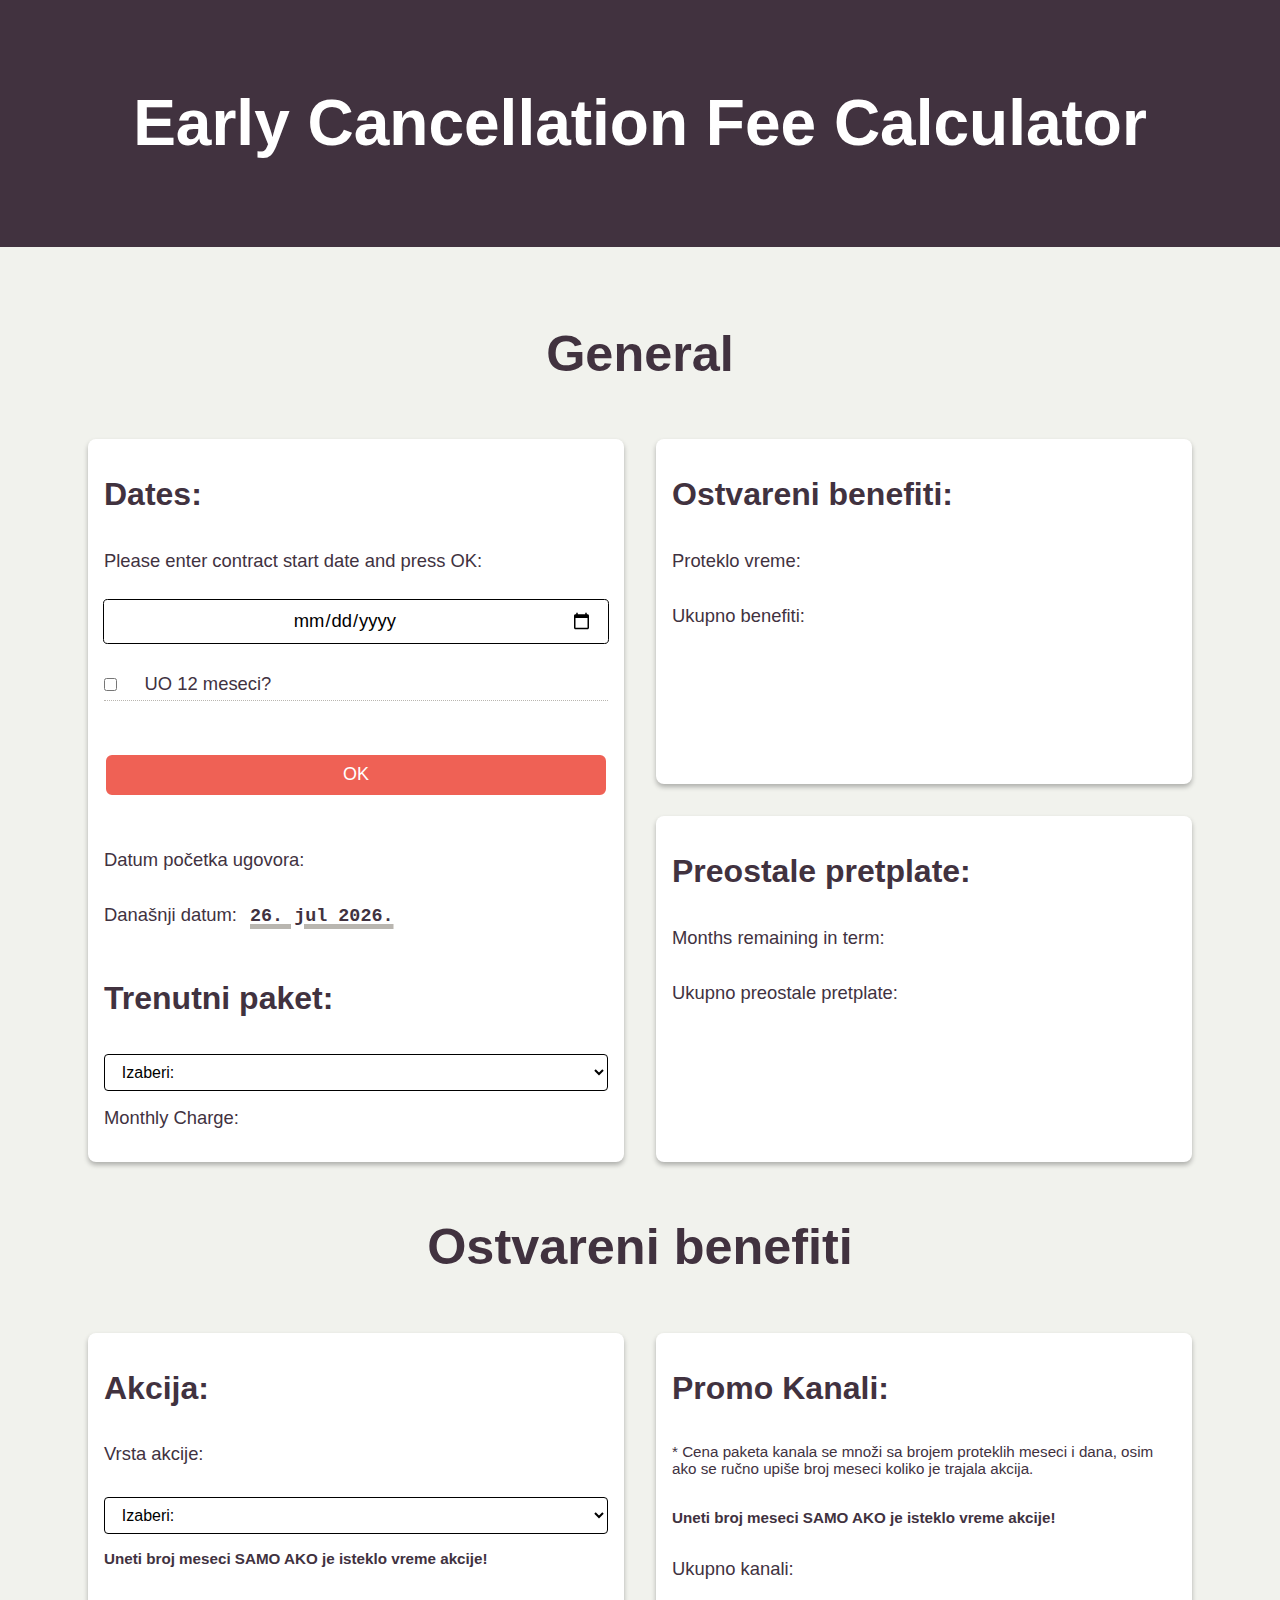
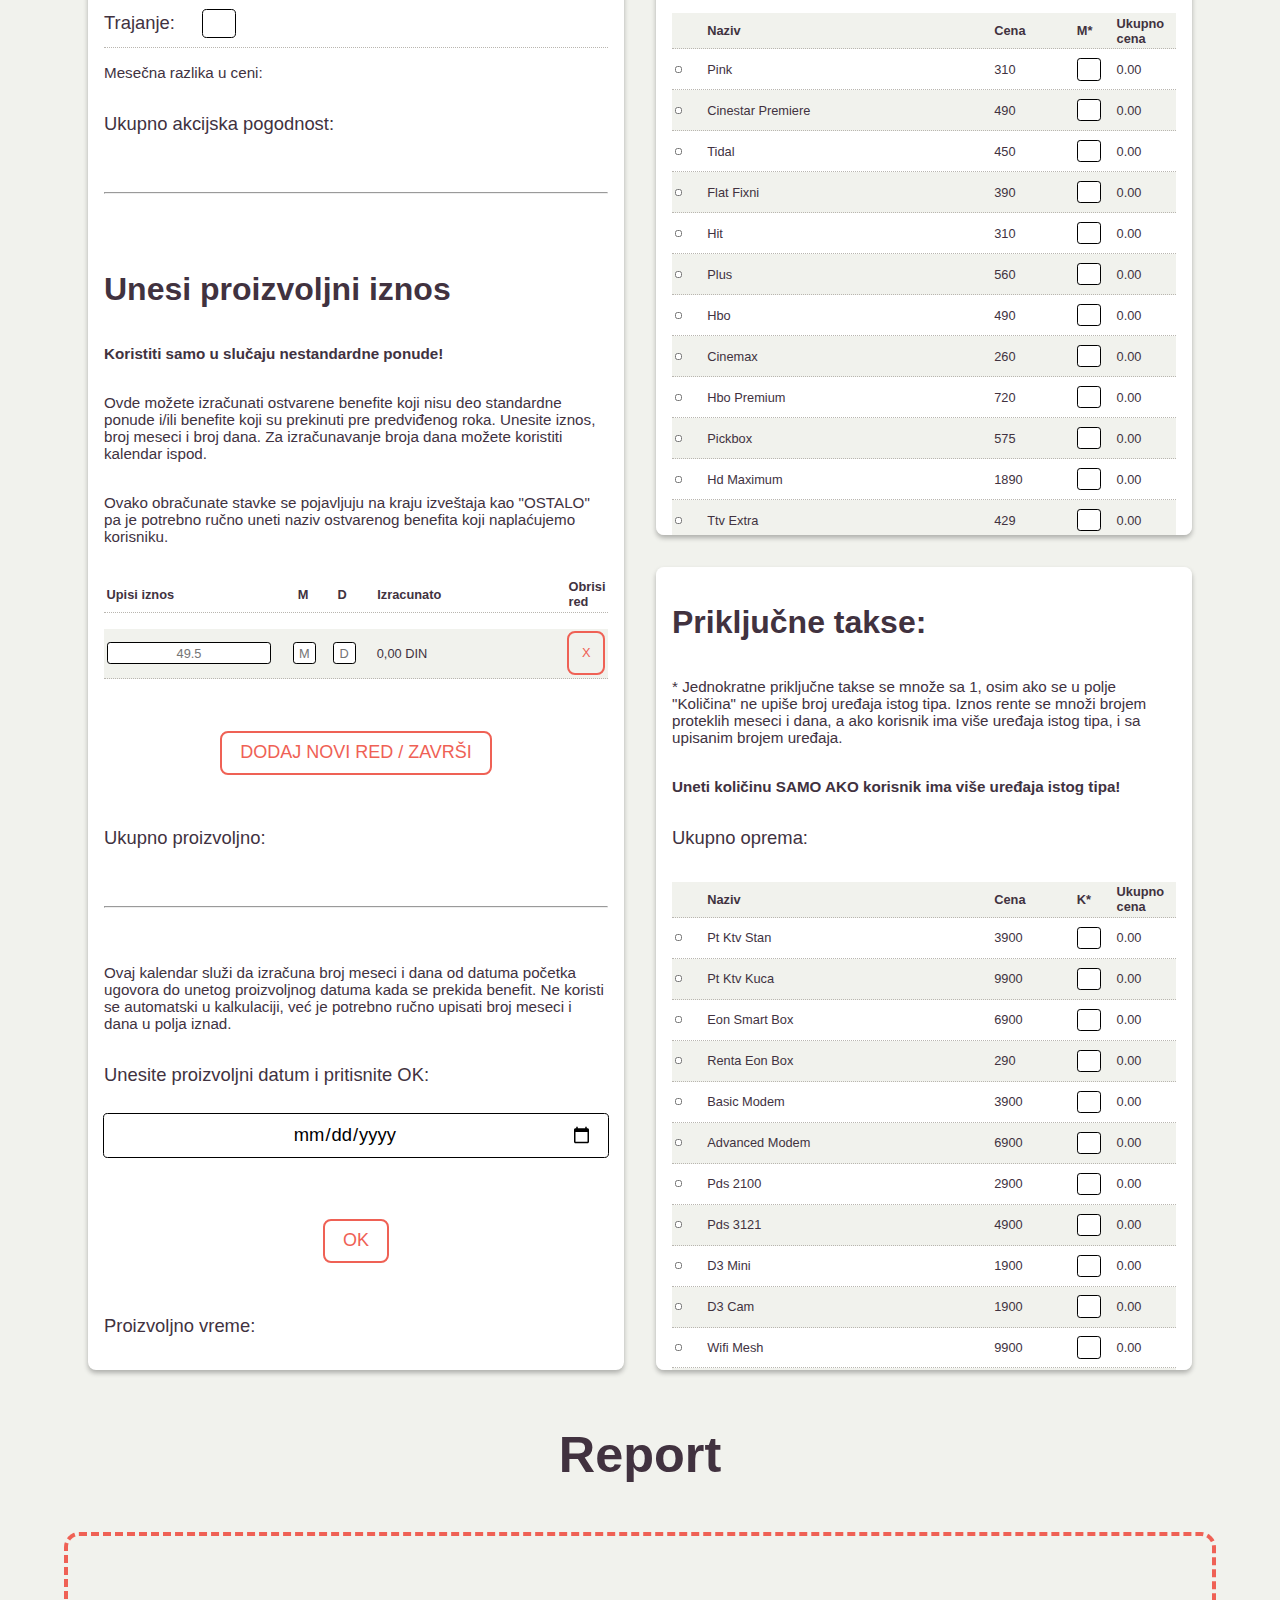
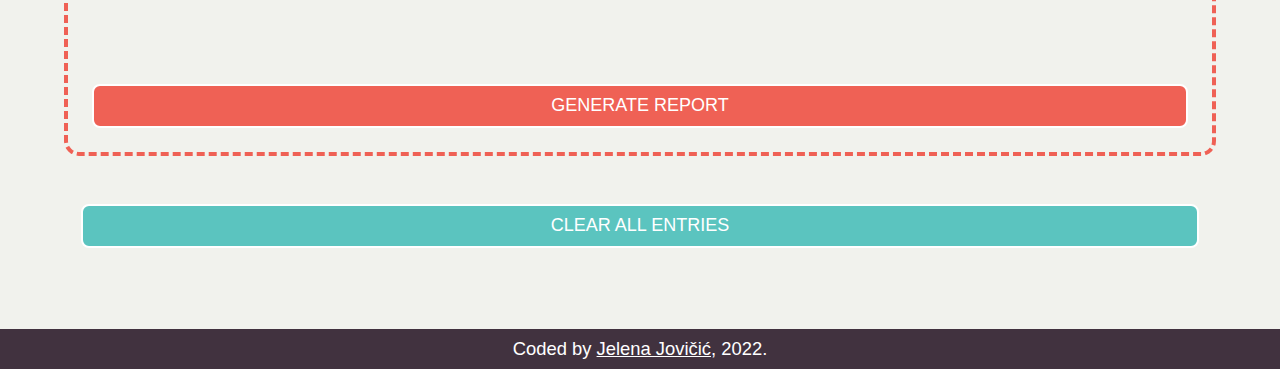
==== index_EN.html @ 0c2e61b0 "Start english translation" ====
<!DOCTYPE html>
<html lang="en">

<head>
    <meta charset="UTF-8">
    <meta http-equiv="X-UA-Compatible" content="IE=edge">
    <meta name="viewport" content="width=device-width, initial-scale=1.0">
    <link rel="stylesheet" href="assets/css/styles.css">
    <script src="assets/js/script.js" defer></script>
    <title>Early Cancellation Fee Calculator</title>
</head>

<body>
    <header>
        <h1>Early Cancellation Fee Calculator</h1>
    </header>

    <main>
        <form method="get">
            <section>
                <h2>General</h2>
                <div class="wrapper wrapper--card">
                    <div class="card card--wide">

                        <h3>Dates:</h3>
                        <label for="date-start-contract" class="wrapper--date">Please enter contract start date and press OK:
                            <input type="date" id="date-start-contract">
                        </label>
                        <label for="length" class="wrapper--label">
                            <input type="checkbox" id="length">
                            UO 12 meseci?
                        </label>
                        <button class="btn btn--date" type="button">OK</button>

                        <p>Datum početka ugovora: <span class="output" id="date-start"></span></p>
                        <p>Današnji datum: <span class="output" id="date-today"></span></p>

                        <h3>Trenutni paket:</h3>
                        <select name="rate-plan" id="rp-current">
                            <option value="" selected disabled>Izaberi:</option>
                        </select>
                        <p>Monthly Charge: <span class="output" id="rp-price"></span></p>
                    </div>

                    <div class="card">
                        <h3>Ostvareni benefiti:</h3>
                        <p>Proteklo vreme: <span class="output" id="time-passed"></span></p>
                        <p>Ukupno benefiti: <span class="output" id="total-benefits"></span></p>
                    </div>

                    <div class="card">
                        <h3>Preostale pretplate:</h3>
                        <p>Months remaining in term: <span class="output" id="time-left"></span></p>
                        <p>Ukupno preostale pretplate: <span class="output" id="total-left"></span></p>
                    </div>

                </div>
            </section>

            <section>
                <h2>Ostvareni benefiti</h2>
                <div class="wrapper wrapper--card">

                    <div class="card card--wide">
                        <h3>Akcija:</h3>
                        <p>Vrsta akcije:</p>

                        <select name="reduction-type" id="reduction-type">
                            <option value="" selected disabled>Izaberi:</option>
                            <option value="one">1 dinar</option>
                            <option value="prev">Stara cena</option>
                            <option value="percent">Procenat</option>
                            <option value="ammount">Iznos</option>
                            <option value="none">Nema akciju</option>
                        </select>

                        <select name="previous-rate-plan" id="rp-prev">
                            <option value="" selected disabled>Izaberi stari paket:</option>
                        </select>

                        <div id="reduction-percent">
                            <p>Procenat:</p>
                            <div class="wrapper">
                                <label for="5" class="wrapper--label">
                                    <input type="radio" id="5" name="reduction-percent" value="0.05">
                                    5 %</label>
                                <label for="10" class="wrapper--label">
                                    <input type="radio" id="10" name="reduction-percent" value="0.1">
                                    10 %</label>
                                <label for="15" class="wrapper--label">
                                    <input type="radio" id="15" name="reduction-percent" value="0.15">
                                    15 %</label>
                                <label for="20" class="wrapper--label">
                                    <input type="radio" id="20" name="reduction-percent" value="0.2">
                                    20 %</label>
                                <label for="30" class="wrapper--label">
                                    <input type="radio" id="30" name="reduction-percent" value="0.3">
                                    30 %</label>
                                <label for="50" class="wrapper--label">
                                    <input type="radio" id="50" name="reduction-percent" value="0.5">
                                    50 %</label>
                            </div>
                        </div>

                        <div id="reduction-ammount">
                            <p>Ime akcije:</p>
                            <div class="wrapper">
                                <label for="599" class="wrapper--label">
                                    <input type="radio" id="599" name="reduction-ammount" value="599">
                                    Placaj 599,00 DIN</label>
                                <label for="699" class="wrapper--label">
                                    <input type="radio" id="699" name="reduction-ammount" value="699">
                                    Placaj 699,00 DIN</label>
                                <label for="1499" class="wrapper--label">
                                    <input type="radio" id="1499" name="reduction-ammount" value="1499">
                                    Placaj 1.499,00 DIN</label>
                                <label for="1599" class="wrapper--label">
                                    <input type="radio" id="1599" name="reduction-ammount" value="1599">
                                    Placaj 1.599,00 DIN</label>
                                <label for="1799" class="wrapper--label">
                                    <input type="radio" id="1799" name="reduction-ammount" value="1799">
                                    Placaj 1.799,00 DIN</label>
                                <label for="1999" class="wrapper--label">
                                    <input type="radio" id="1999" name="reduction-ammount" value="1999">
                                    Placaj 1.999,00 DIN</label>
                            </div>
                        </div>

                        <p class="info strong">Uneti broj meseci SAMO AKO je isteklo vreme akcije!</p>
                        <label for="reduction-time" class="wrapper--label">
                            Trajanje:<input type="text" id="reduction-time" class="multiplier"></label>

                        <p class="info">Mesečna razlika u ceni: <span id="reduction"></span></p>
                        <p>Ukupno akcijska pogodnost: <span id="total-reduction" class="output"></span></p>

                        <hr>

                        <h3>Unesi proizvoljni iznos</h3>
                        <p class="info strong">Koristiti samo u slučaju nestandardne ponude!</p>
                        <p class="info">Ovde možete izračunati ostvarene benefite koji nisu deo standardne ponude i/ili
                            benefite koji su prekinuti pre predviđenog roka. Unesite iznos, broj meseci i broj dana. Za
                            izračunavanje broja dana možete koristiti kalendar ispod.</p>
                        <p class="info">Ovako obračunate stavke se pojavljuju na kraju izveštaja kao "OSTALO" pa je
                            potrebno ručno uneti naziv ostvarenog benefita koji naplaćujemo korisniku.</p>
                        <ul>
                            <li class="wrapper wrapper--custom strong">
                                <div>Upisi iznos</div>
                                <div>M</div>
                                <div>D</div>
                                <div>Izracunato</div>
                                <div>Obrisi red</div>
                            </li>
                        </ul>

                        <ul id="section--custom" class="container"></ul>
                        <button class="btn btn--add btn--alt" type="button">Dodaj novi red / Završi</button>
                        <p>Ukupno proizvoljno: <span class="output" id="total-custom"></span></p>

                        <hr>

                        <p class="info">Ovaj kalendar služi da izračuna broj meseci i dana od datuma početka ugovora do
                            unetog proizvoljnog datuma kada se prekida benefit. Ne koristi se automatski u kalkulaciji,
                            već je
                            potrebno ručno upisati broj meseci i dana u polja iznad.</p>

                        <label for="custom-date-input" class="wrapper--date">Unesite proizvoljni datum i pritisnite OK:
                            <input type="date" id="custom-date-input" min="2020-01-01" max="2022-12-31">
                        </label>

                        <button class="btn btn--custom-date btn--alt" type="button">OK</button>
                        <p>Proizvoljno vreme: <span class="output" id="custom-time-passed"></span></p>
                    </div>

                    <div class="card card--long">
                        <h3>Promo Kanali:</h3>
                        <p class="info">* Cena paketa kanala se množi sa brojem proteklih meseci i dana, osim ako se
                            ručno
                            upiše broj meseci koliko je trajala akcija.</p>
                        <p class="info strong">Uneti broj meseci SAMO AKO je isteklo vreme akcije!</p>
                        <p>Ukupno kanali: <span class="output" id="total-channels"></span></p>
                        <ul id="channels" class="container">
                            <li class="wrapper wrapper--checkbox strong">
                                <div class="checkbox"></div>
                                <div>Naziv</div>
                                <div>Cena</div>
                                <div>M*</div>
                                <div>Ukupno cena</div>
                            </li>
                        </ul>
                    </div>

                    <div class="card card--long">
                        <h3>Priključne takse:</h3>
                        <p class="info">* Jednokratne priključne takse se množe sa 1, osim ako se u polje "Količina"
                            ne upiše broj uređaja istog tipa. Iznos rente se množi brojem proteklih meseci i dana, a ako
                            korisnik ima više uređaja istog tipa, i sa upisanim brojem uređaja.</p>
                        <p class="info strong">Uneti količinu SAMO AKO korisnik ima više uređaja istog tipa!</p>
                        <p>Ukupno oprema: <span class="output" id="total-hardware"></span></p>
                        <ul id="hardware" class="container">
                            <li class="wrapper wrapper--checkbox strong">
                                <div class="checkbox"></div>
                                <div>Naziv</div>
                                <div>Cena</div>
                                <div>K*</div>
                                <div>Ukupno cena</div>
                            </li>
                        </ul>
                    </div>

                </div>
            </section>

            <section>
                <h2>Report</h2>
                <div class="wrapper wrapper--output">
                    <textarea id="output--final" class="output">...</textarea>
                    <button class="btn btn--final" type="button">Generate report</button>
                </div>
                <button class="btn btn--clear" type="button">Clear all entries</button>
            </section>

        </form>
    </main>

    <footer>
        <p>Coded by <a href="https://github.com/je-jo">Jelena Jovičić</a>, 2022.</p>
    </footer>

</body>

</html>
---- assets/css/styles.css ----
/*
01 reset
02 theme
03 layout
04 typography
05 wrappers, labels and info
06 cards
07 input
08 buttons
09 the list
*/

/* reset */

*::before,
*::after {
    box-sizing: border-box;
}

* {
    margin: 0;
    padding: 0;
    /* outline: 1px solid salmon; */
}

:focus {
    outline: 2px solid var(--clr-primary);
    outline-offset: 2px;
    transition: var(--transition);
}

html {
    scroll-behavior: smooth;
}

input,
button,
textarea,
select {
    font: inherit;
}

/* theme */

:root {
    --clr-primary: #ef6155;
    --clr-primary-hover: #f72f1d;
    --clr-secondary: #5bc4bf;
    --clr-secondary-hover: #32b8b1;
    --clr-hover: #eaecdf;
    --clr-bg: #f1f2ed;
    --clr-body: #41323f;
    --clr-white: #fff;
    --clr-grey: #b9b6b0;
    --border-radius: 8px;
    --fw-strong: 600;
    --fs-h1: 4rem;
    --fs-h2: 3.15rem;
    --fs-h3: 2rem;
    --fs-p: 1.15rem;
    --fs-small: 0.95rem;
    --box-shadow: 0 3px 5px rgba(0, 0, 0, 0.28);
    --transition: ease-out .05s;
}

/* layout */

body {
    display: flex;
    flex-direction: column;
    align-items: center;
    min-height: 100vh;
    font-family: -apple-system, BlinkMacSystemFont, 'Segoe UI', Roboto, Oxygen, Ubuntu, Cantarell, 'Open Sans', 'Helvetica Neue', sans-serif;
    font-size: 100%;
    background-color: var(--clr-bg);
    color: var(--clr-body);
}

header {
    display: grid;
    width: 100%;
    min-height: 10vh;
    place-content: center;
    padding-top: 5vh;
    padding-bottom: 5vh;
    background-color: var(--clr-body);
    color: var(--clr-white);
}

main {
    padding: 5vh 0;
    width: 90%;
}

section+section {
    margin-top: 2rem;
}

hr {
    margin-top: 1.5rem;
    margin-bottom: 2.5rem;
}

footer {
    width: 100%;
    margin-top: auto;
    padding: 1vh 0;
    text-align: center;
    background-color: var(--clr-body);
    color: var(--clr-white);
}

/* typography */

h1,
h2,
h3 {
    font-weight: var(--fw-strong);
    line-height: 1.15;
    margin: 0.65em 0;
}

h1,
h2 {
    text-align: center;
}

h1 {
    font-size: var(--fs-h1); 
    font-size: min(max(3rem, 5vw), var(--fs-h1));
}


h2 {
    font-size: var(--fs-h2); 
    font-size: min(max(2.5rem, 4.5vw), var(--fs-h2));
}

h3 {
    font-size: var(--fs-h3); 
    font-size: min(max(1.5rem, 2.5vw), var(--fs-h3));
}

p,
label {
    font-size: var(--fs-p); 
    font-size: min(max(0.9rem, 1.5vw), var(--fs-p));
}

li,
.wrapper--checkbox>label,
.btn--remove {
    font-size: min(max(0.55rem, 1vw), var(--fs-p));
}

.info {
    font-size: var(--fs-small);
    font-size: min(max(0.7rem, 1.3vw), var(--fs-small));
}

.strong {
    font-weight: var(--fw-strong);
}

main p {
    margin: 0 0 1rem;
}

a {
    color: inherit;
}

.output {
    font-family: 'Courier New', Courier, monospace;
    font-size: var(--fs-lead);
    font-weight: var(--fw-strong);
    padding: 0 0.5rem;
    text-decoration: underline;
    text-decoration-color: var(--clr-grey);
    text-decoration-thickness: 5px;
    text-underline-offset: 3px;
}





/*wrappers, labels and info */

.wrapper {
    display: grid;
    grid-template-columns: repeat(auto-fill, minmax(max(258px, 40%), 1fr));
    padding: clamp(1em, 3%, 1.5em);
    gap: clamp(1em, 4vmax, 2em);
} 

.wrapper--card {
    grid-auto-rows: 0.5fr; /* so the long cards don't dictate the container height */
}

.wrapper--label {
    line-height: 1.1;
    display: grid;
    grid-template-columns: max-content auto;
    gap: 1.5em;
    align-items: center;
    border-bottom: 1px dotted var(--clr-grey);
}

.wrapper--date {
    display: grid;
    grid-template-columns: 1fr;
    gap: 1em;
}
    
.wrapper--checkbox {
    display: grid;
    grid-template-columns: 1ch auto 8ch 2ch 8ch;
    align-items: center;
    padding: 0.2em;
    gap: 2em;
    border-bottom: 1px dotted var(--clr-grey);
}

.wrapper--checkbox>label {
    text-transform: capitalize;
}

.wrapper--custom {
    display: grid;
    grid-template-columns: 1fr 2ch 2ch 1fr 0.2fr;
    align-items: center;
    padding: 0.2em;
    gap: 2em;
    border-bottom: 1px dotted var(--clr-grey);
}

.wrapper--custom>button {
    margin: 0;
}

.wrapper--output {
    grid-template-columns: 1fr;
    margin: 3rem auto;
    padding: 1.5rem;
    border: 4px dashed var(--clr-primary);
    border-radius: 15px;
}

#output--final {
    white-space: pre-wrap;
    resize: none;
    font-size: var(--fs-p);
    background-color: inherit;
    padding: 1.5rem;
    font-weight: normal;
    text-decoration: none;
    border: 1px solid transparent;
    cursor: text;
}

/* cards */

.card {
    display: flex;
    flex-direction: column;
    padding: 1em;
    gap: 1em;
    border-radius: var(--border-radius);
    background-color: var(--clr-white);
    box-shadow: var(--box-shadow);
}

.card--wide {
    grid-row: span 2;
}

.card--long {
    overflow-y: auto;
}

/* input */

input {
    margin: 0.5em 0;
    padding: 0.5em 0.8em;
    text-align: center;
    border: 1px solid currentColor;
    border-radius: 0.25em;
}

select {
    padding: 0.5em 0.8em;
    margin: 0;
    width: 100%;
    min-width: 15ch;
    background-color: transparent;
    border: 1px solid currentColor;
    border-radius: 0.25em;
}

input[type="text"] {
    width: 2ch;
    padding: 0.2em 0.3em;
}

input[type="date"],
.wrapper--custom>input[type="text"] {
    width: 94%;
    justify-self: center;
}

/* buttons */

.btn {
    display: flex;
    align-items: center;
    align-self: center;
    justify-content: center;
    width: 100%;
    min-height: 44px;
    margin: 2em auto;
    padding: 0.25em 1em;
    transition: var(--transition);
    border: 2px solid currentColor;
    border-radius: var(--border-radius);
    background-color: var(--clr-primary);
    color: var(--clr-white);
    font-size: 1.125rem;
    line-height: 1.1;
    text-align: center;
    text-decoration: none;
    text-transform: uppercase;
    cursor: pointer;
}

.btn:hover {
    background-color: var(--clr-primary-hover);
    outline: 2px solid var(--clr-primary);
    outline-offset: 2px;
    transition: var(--transition);
}

.btn--final {
    /* width: 100%; */
    place-self: end;
    margin: 0;
}

.btn--clear {
    background-color: var(--clr-secondary);
    width: 97%;
}

.btn--clear:hover {
    background-color: var(--clr-secondary-hover);
    outline-color: var(--clr-secondary-hover);
}

.btn--alt {
    width: auto;
    background-color: transparent;
    color: var(--clr-primary);
    border-color: var(--clr-primary);
}

.btn--alt:hover {
    color: var(--clr-white);
}

.btn--remove {
    font-size: min(max(0.55rem, 1vw), var(--fs-p));
    padding: clamp(1em, 3%, 1.5em);
    min-height: unset;
}

/* the list */

.container>li:nth-child(odd) {
    background-color: var(--clr-bg);
}

.container>li:not(:first-child):hover {
    background-color: var(--clr-hover);
}
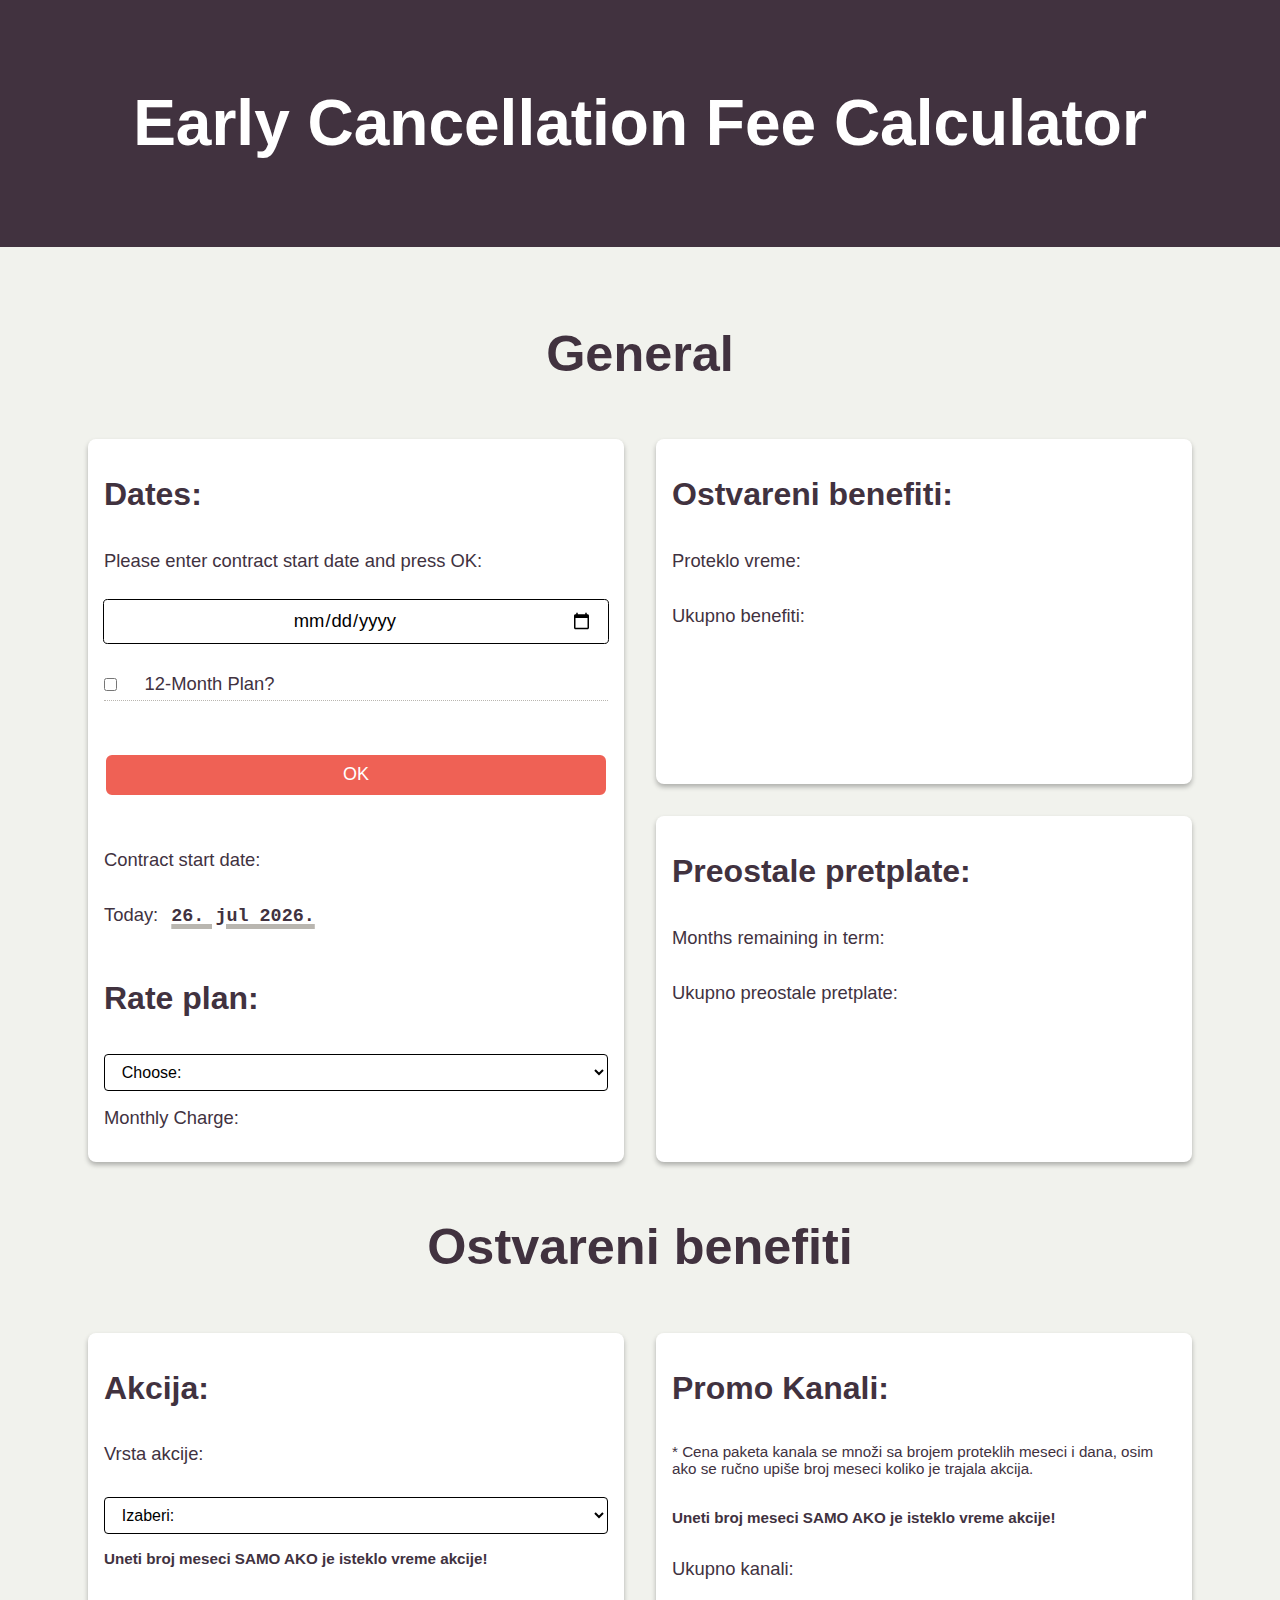
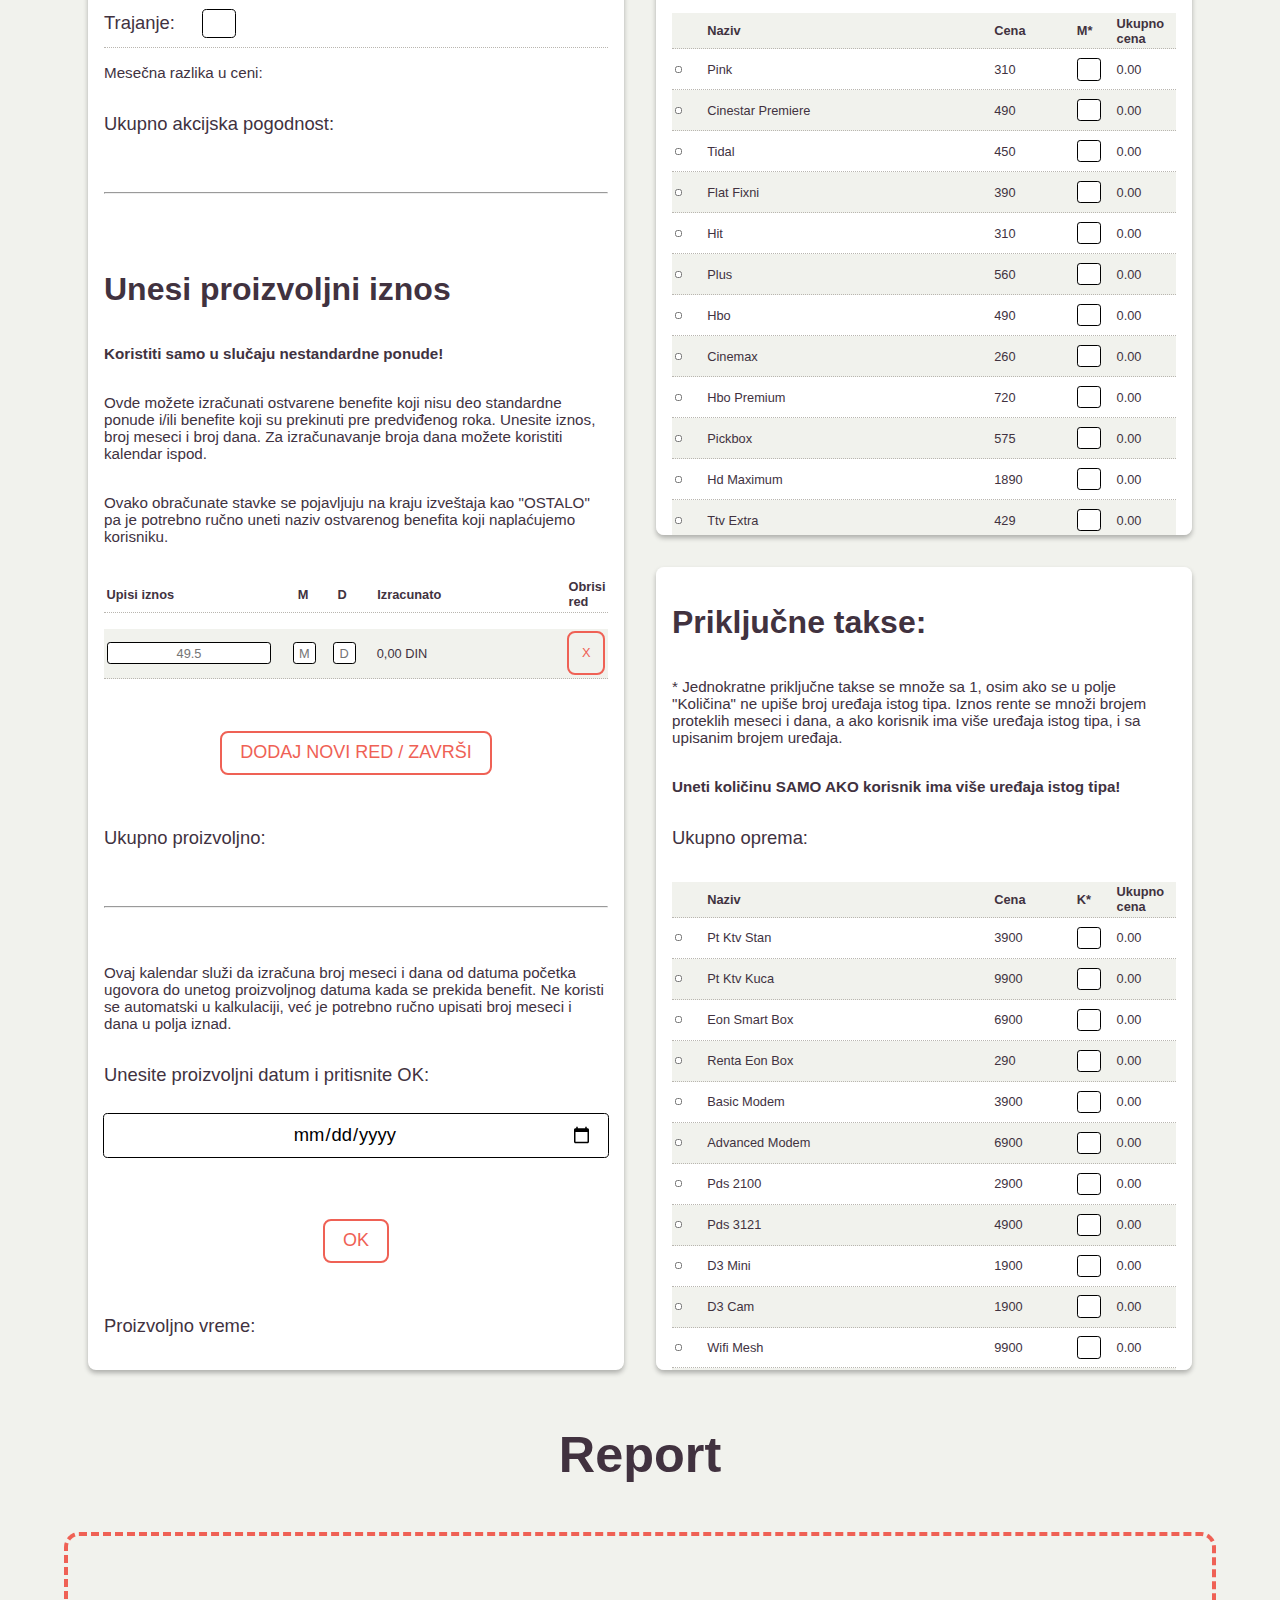
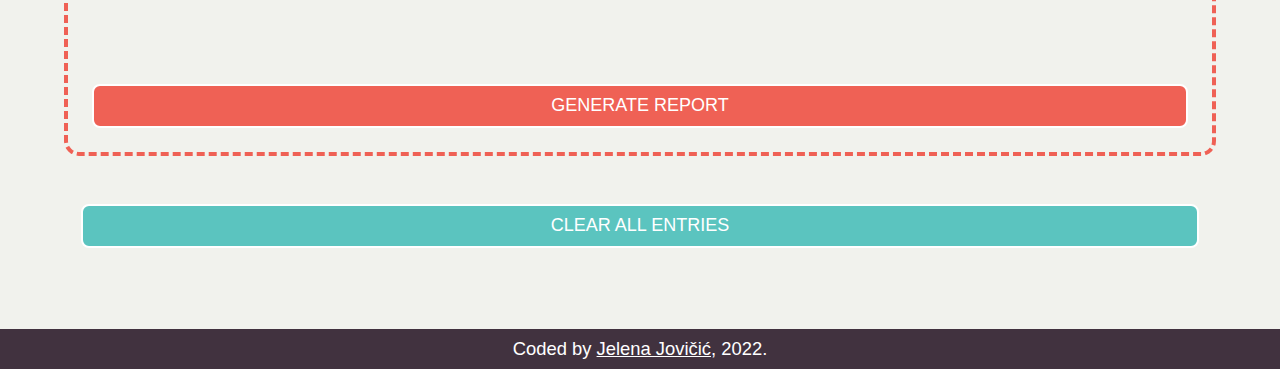
==== commit 9fd050fc: "Start readme" ====
--- a/index_EN.html
+++ b/index_EN.html
@@ -28,16 +28,16 @@
                         </label>
                         <label for="length" class="wrapper--label">
                             <input type="checkbox" id="length">
-                            UO 12 meseci?
+                            12-Month Plan?
                         </label>
                         <button class="btn btn--date" type="button">OK</button>
 
-                        <p>Datum početka ugovora: <span class="output" id="date-start"></span></p>
-                        <p>Današnji datum: <span class="output" id="date-today"></span></p>
-
-                        <h3>Trenutni paket:</h3>
+                        <p>Contract start date: <span class="output" id="date-start"></span></p>
+                        <p>Today: <span class="output" id="date-today"></span></p>
+
+                        <h3>Rate plan:</h3>
                         <select name="rate-plan" id="rp-current">
-                            <option value="" selected disabled>Izaberi:</option>
+                            <option value="" selected disabled>Choose:</option>
                         </select>
                         <p>Monthly Charge: <span class="output" id="rp-price"></span></p>
                     </div>
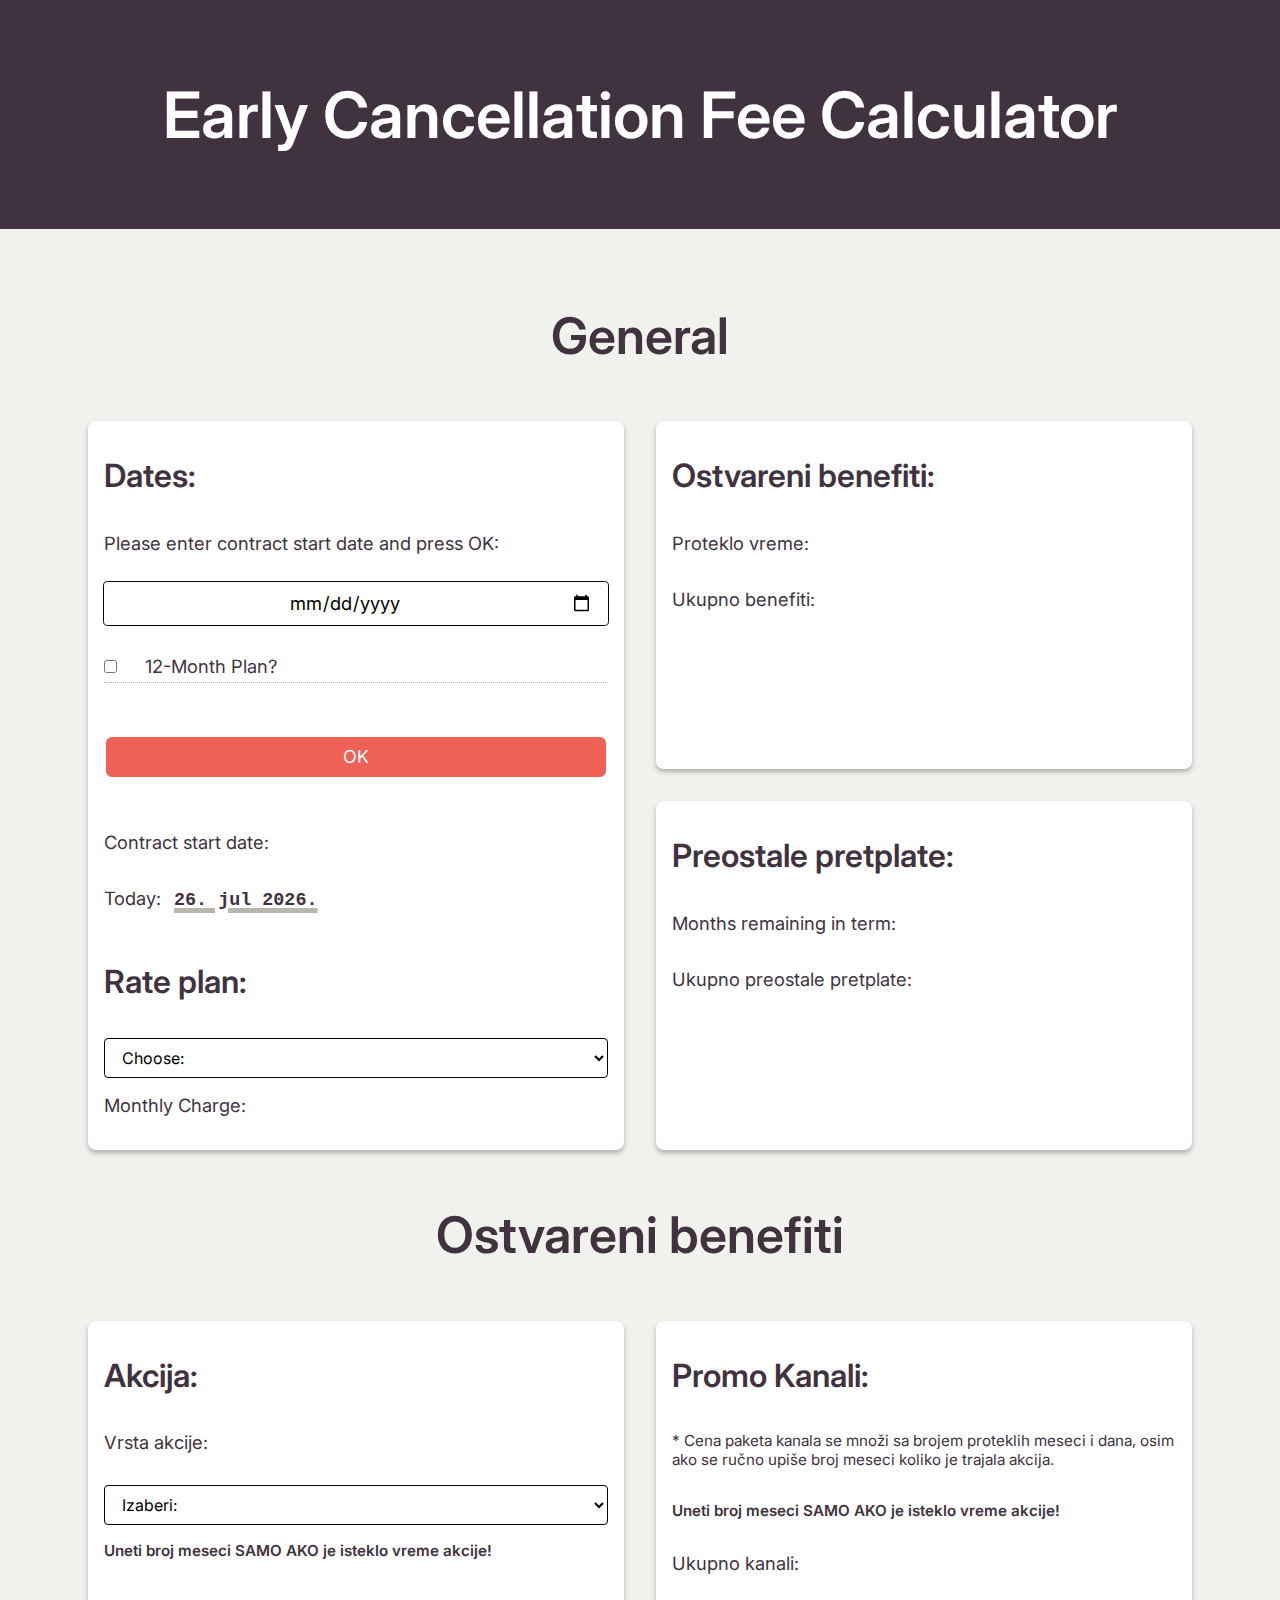
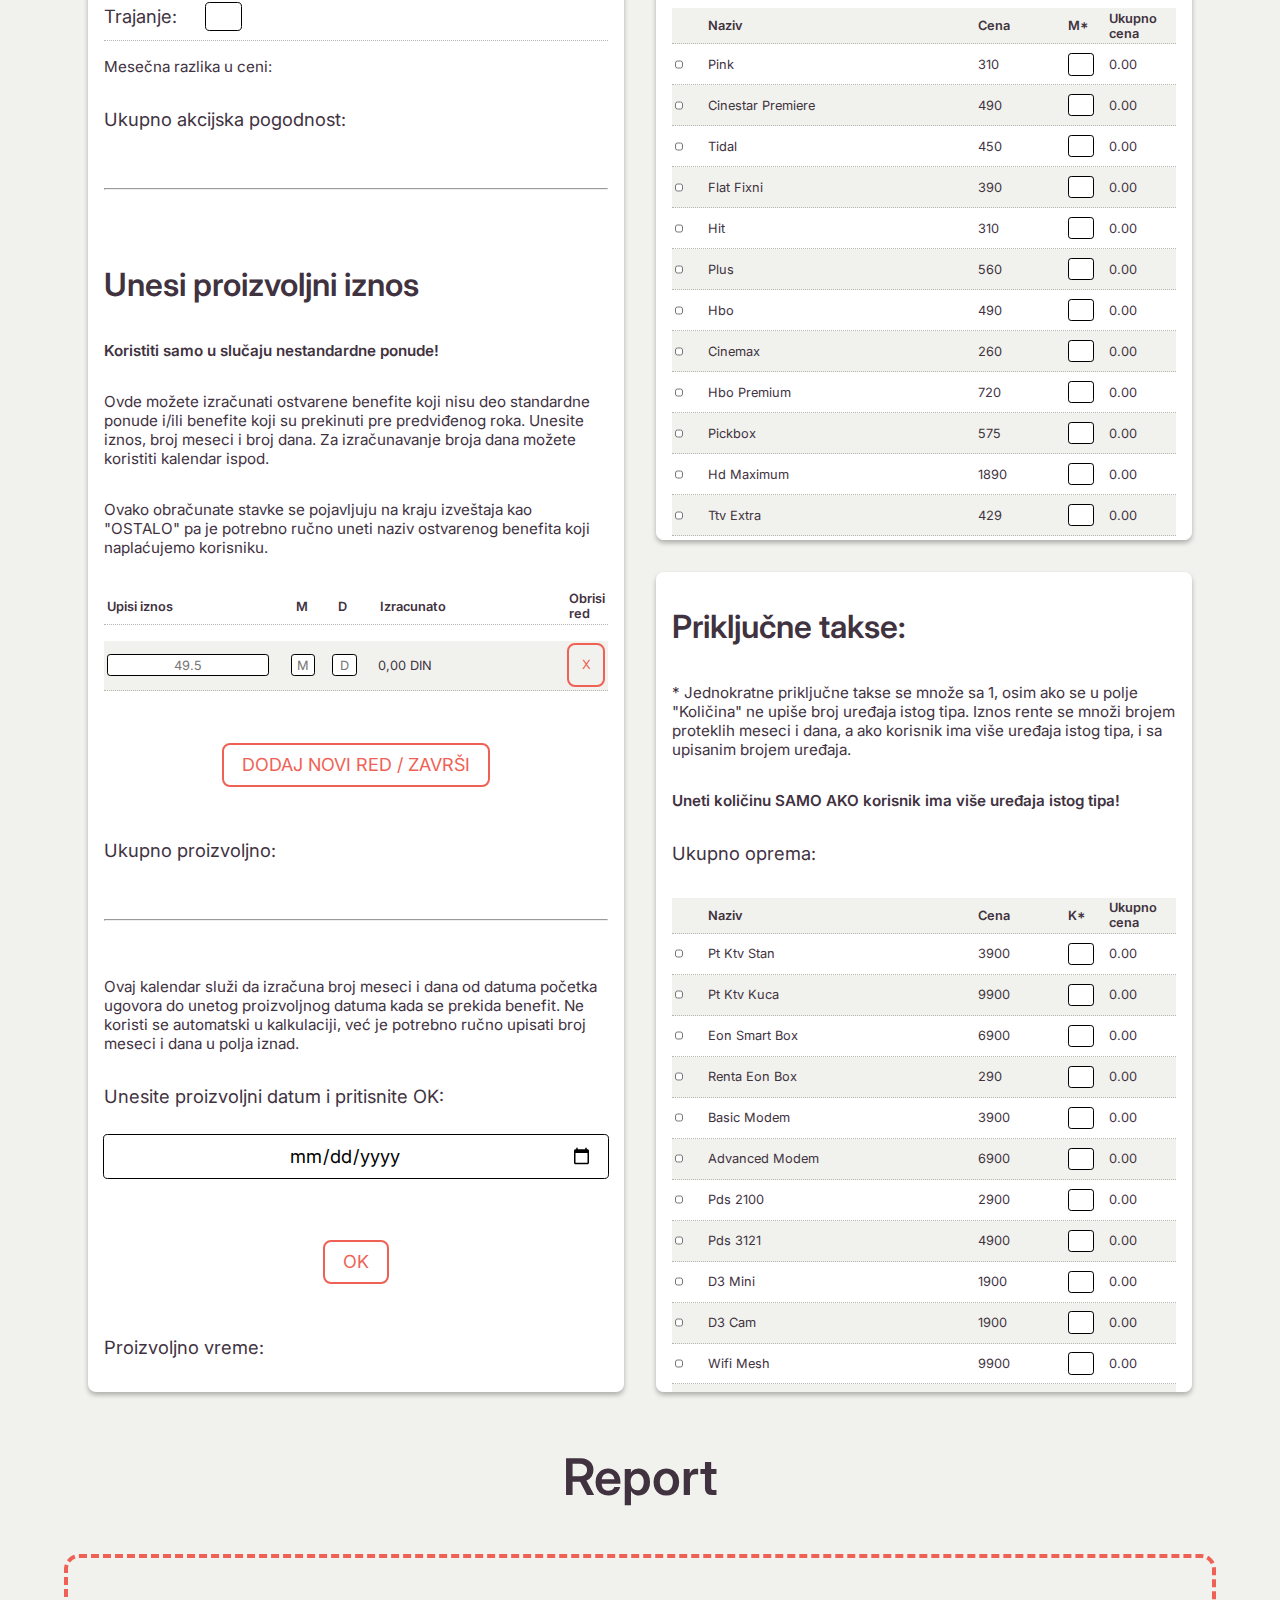
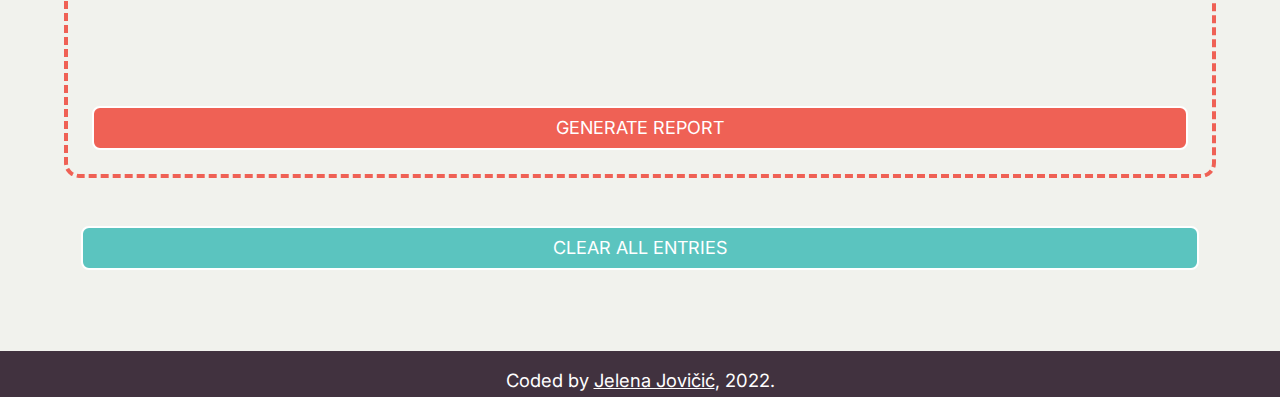
==== commit b5914a48: "readme" ====
--- a/index_EN.html
+++ b/index_EN.html
@@ -6,6 +6,9 @@
     <meta http-equiv="X-UA-Compatible" content="IE=edge">
     <meta name="viewport" content="width=device-width, initial-scale=1.0">
     <link rel="stylesheet" href="assets/css/styles.css">
+    <link rel="preconnect" href="https://fonts.googleapis.com">
+    <link rel="preconnect" href="https://fonts.gstatic.com" crossorigin>
+    <link href="https://fonts.googleapis.com/css2?family=Inter:wght@400;600&family=Ubuntu+Mono&display=swap" rel="stylesheet">
     <script src="assets/js/script.js" defer></script>
     <title>Early Cancellation Fee Calculator</title>
 </head>
@@ -23,7 +26,8 @@
                     <div class="card card--wide">
 
                         <h3>Dates:</h3>
-                        <label for="date-start-contract" class="wrapper--date">Please enter contract start date and press OK:
+                        <label for="date-start-contract" class="wrapper--date">Please enter contract start date and
+                            press OK:
                             <input type="date" id="date-start-contract">
                         </label>
                         <label for="length" class="wrapper--label">
--- a/assets/css/styles.css
+++ b/assets/css/styles.css
@@ -20,7 +20,6 @@
 * {
     margin: 0;
     padding: 0;
-    /* outline: 1px solid salmon; */
 }
 
 :focus {
@@ -61,6 +60,8 @@
     --fs-small: 0.95rem;
     --box-shadow: 0 3px 5px rgba(0, 0, 0, 0.28);
     --transition: ease-out .05s;
+    --ff-normal: 'Inter', sans-serif;
+    --ff-code: 'Ubuntu Mono', monospace;
 }
 
 /* layout */
@@ -70,7 +71,7 @@
     flex-direction: column;
     align-items: center;
     min-height: 100vh;
-    font-family: -apple-system, BlinkMacSystemFont, 'Segoe UI', Roboto, Oxygen, Ubuntu, Cantarell, 'Open Sans', 'Helvetica Neue', sans-serif;
+    font-family: var(--ff-normal);
     font-size: 100%;
     background-color: var(--clr-bg);
     color: var(--clr-body);
@@ -79,10 +80,10 @@
 header {
     display: grid;
     width: 100%;
-    min-height: 10vh;
+    min-height: 8vh;
     place-content: center;
-    padding-top: 5vh;
-    padding-bottom: 5vh;
+    padding-top: 4vh;
+    padding-bottom: 4vh;
     background-color: var(--clr-body);
     color: var(--clr-white);
 }
@@ -104,7 +105,7 @@
 footer {
     width: 100%;
     margin-top: auto;
-    padding: 1vh 0;
+    padding: 2vh 0;
     text-align: center;
     background-color: var(--clr-body);
     color: var(--clr-white);
@@ -171,7 +172,7 @@
 }
 
 .output {
-    font-family: 'Courier New', Courier, monospace;
+    font-family: var(--ff-code);
     font-size: var(--fs-lead);
     font-weight: var(--fw-strong);
     padding: 0 0.5rem;
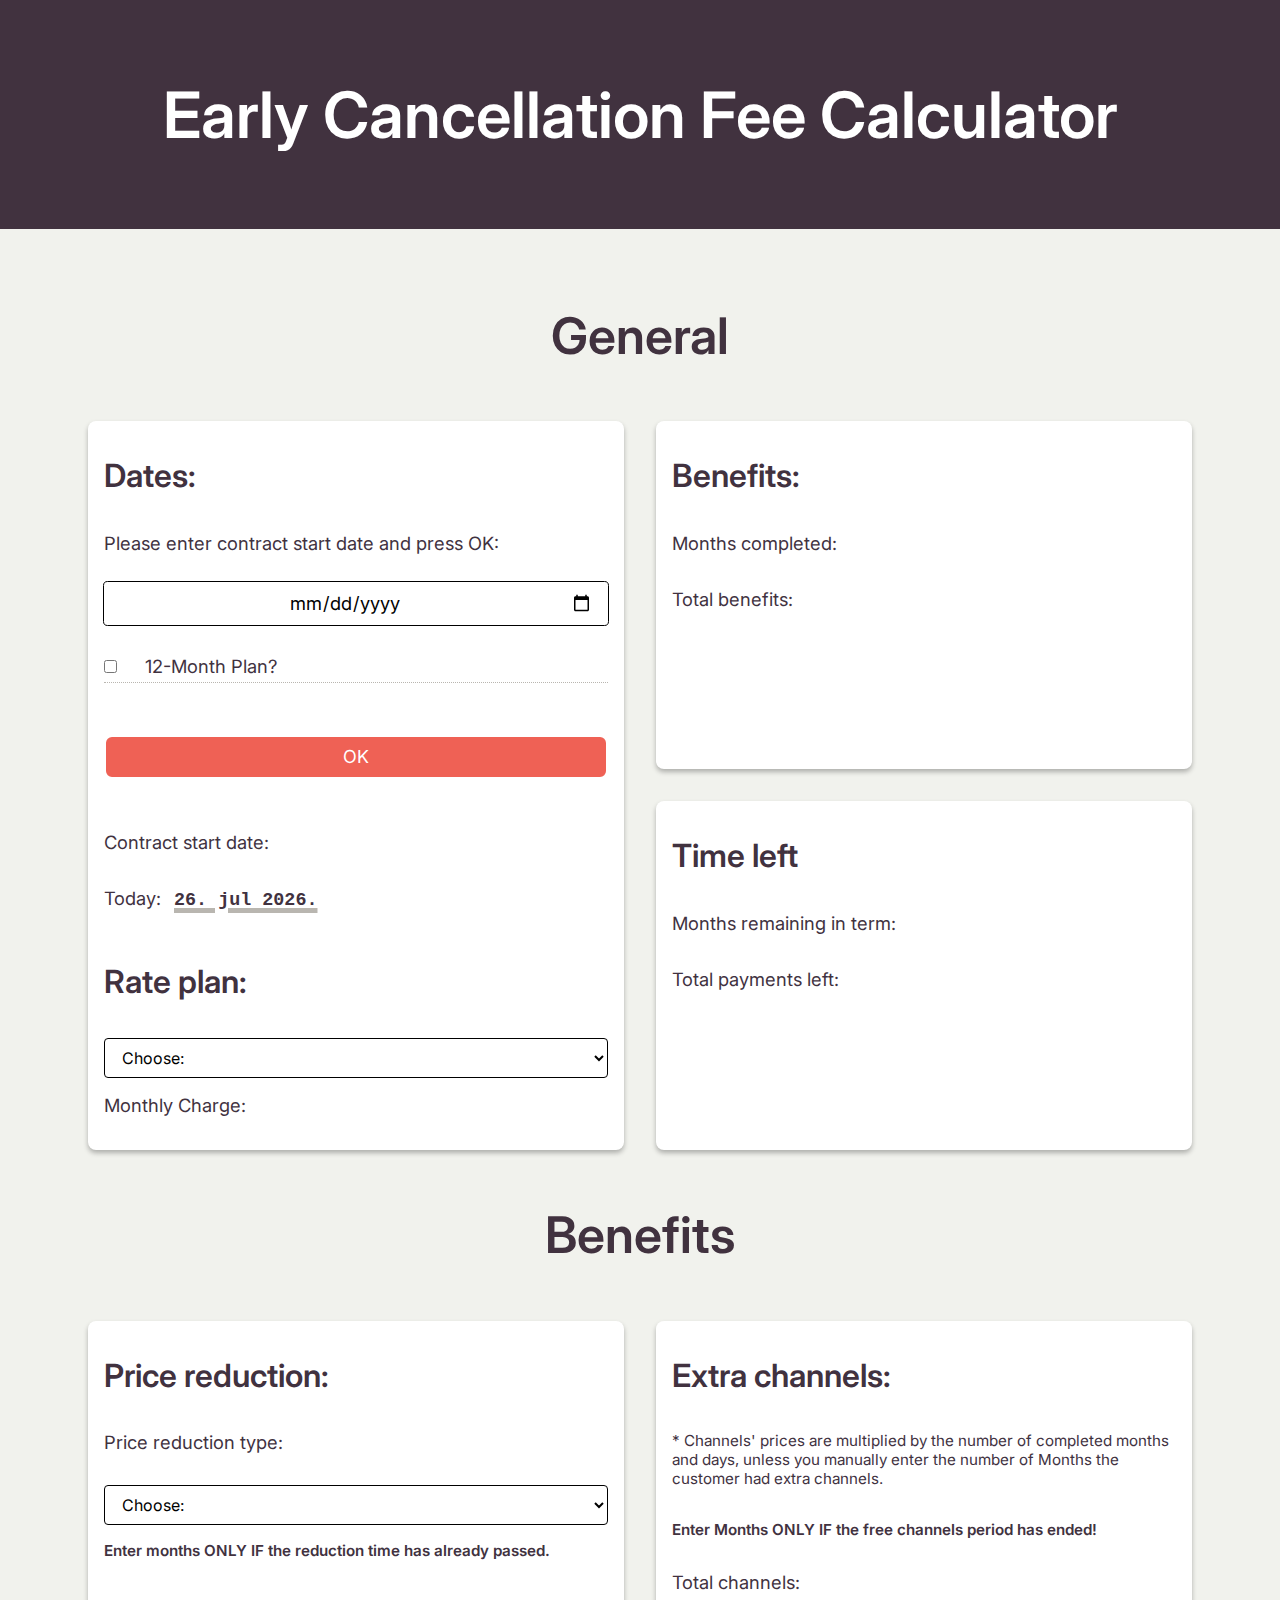
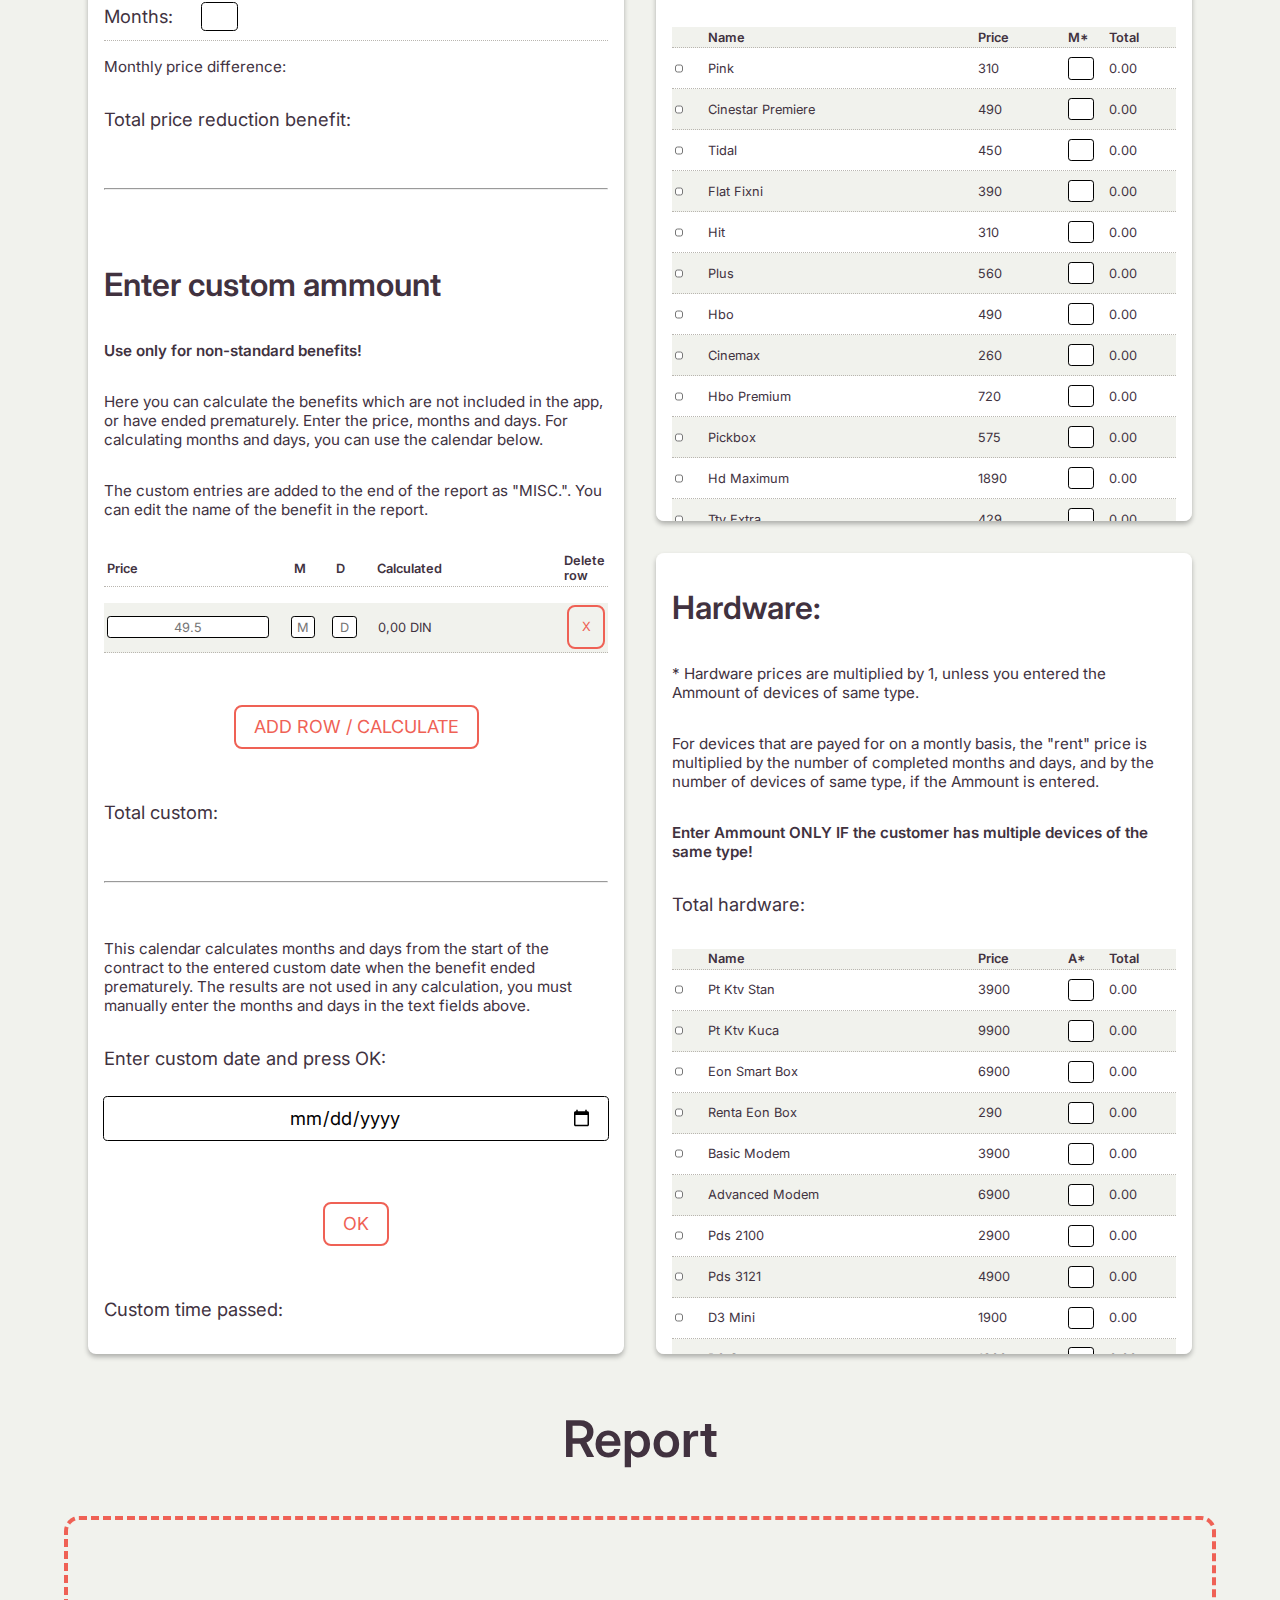
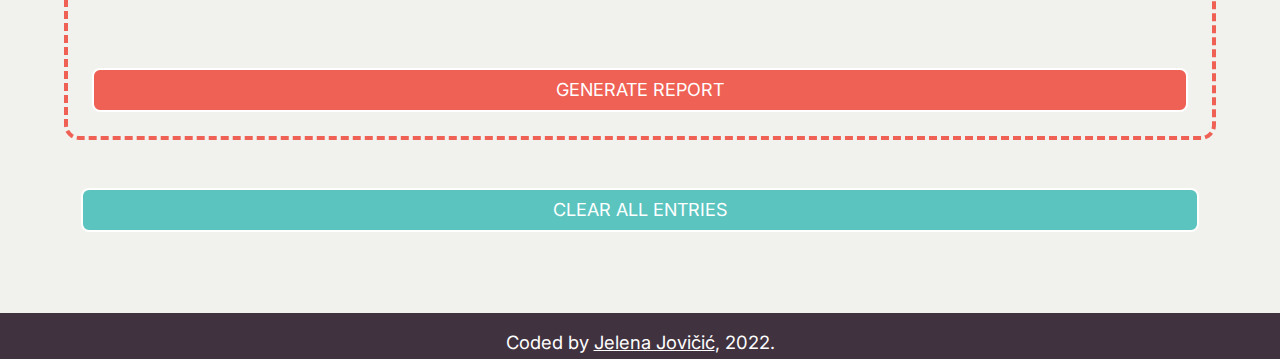
==== commit 5e3fb8dd: "translate page to english" ====
--- a/index_EN.html
+++ b/index_EN.html
@@ -5,10 +5,12 @@
     <meta charset="UTF-8">
     <meta http-equiv="X-UA-Compatible" content="IE=edge">
     <meta name="viewport" content="width=device-width, initial-scale=1.0">
+    <link rel="icon" type="image/png" sizes="32x32" href="/favicon-32x32.png">
     <link rel="stylesheet" href="assets/css/styles.css">
     <link rel="preconnect" href="https://fonts.googleapis.com">
     <link rel="preconnect" href="https://fonts.gstatic.com" crossorigin>
-    <link href="https://fonts.googleapis.com/css2?family=Inter:wght@400;600&family=Ubuntu+Mono&display=swap" rel="stylesheet">
+    <link href="https://fonts.googleapis.com/css2?family=Inter:wght@400;600&family=Ubuntu+Mono&display=swap"
+        rel="stylesheet">
     <script src="assets/js/script.js" defer></script>
     <title>Early Cancellation Fee Calculator</title>
 </head>
@@ -47,43 +49,43 @@
                     </div>
 
                     <div class="card">
-                        <h3>Ostvareni benefiti:</h3>
-                        <p>Proteklo vreme: <span class="output" id="time-passed"></span></p>
-                        <p>Ukupno benefiti: <span class="output" id="total-benefits"></span></p>
+                        <h3>Benefits:</h3>
+                        <p>Months completed: <span class="output" id="time-passed"></span></p>
+                        <p>Total benefits: <span class="output" id="total-benefits"></span></p>
                     </div>
 
                     <div class="card">
-                        <h3>Preostale pretplate:</h3>
+                        <h3>Time left</h3>
                         <p>Months remaining in term: <span class="output" id="time-left"></span></p>
-                        <p>Ukupno preostale pretplate: <span class="output" id="total-left"></span></p>
+                        <p>Total payments left: <span class="output" id="total-left"></span></p>
                     </div>
 
                 </div>
             </section>
 
             <section>
-                <h2>Ostvareni benefiti</h2>
+                <h2>Benefits</h2>
                 <div class="wrapper wrapper--card">
 
                     <div class="card card--wide">
-                        <h3>Akcija:</h3>
-                        <p>Vrsta akcije:</p>
+                        <h3>Price reduction:</h3>
+                        <p>Price reduction type:</p>
 
                         <select name="reduction-type" id="reduction-type">
-                            <option value="" selected disabled>Izaberi:</option>
-                            <option value="one">1 dinar</option>
-                            <option value="prev">Stara cena</option>
-                            <option value="percent">Procenat</option>
-                            <option value="ammount">Iznos</option>
-                            <option value="none">Nema akciju</option>
+                            <option value="" selected disabled>Choose:</option>
+                            <option value="one">1 euro</option>
+                            <option value="prev">Previous RP Price</option>
+                            <option value="percent">Percentage</option>
+                            <option value="ammount">Lowered Price</option>
+                            <option value="none">No reduction</option>
                         </select>
 
                         <select name="previous-rate-plan" id="rp-prev">
-                            <option value="" selected disabled>Izaberi stari paket:</option>
+                            <option value="" selected disabled>Choose previous rate plan:</option>
                         </select>
 
                         <div id="reduction-percent">
-                            <p>Procenat:</p>
+                            <p>Percentage:</p>
                             <div class="wrapper">
                                 <label for="5" class="wrapper--label">
                                     <input type="radio" id="5" name="reduction-percent" value="0.05">
@@ -107,106 +109,111 @@
                         </div>
 
                         <div id="reduction-ammount">
-                            <p>Ime akcije:</p>
+                            <p>Lowered price:</p>
                             <div class="wrapper">
-                                <label for="599" class="wrapper--label">
-                                    <input type="radio" id="599" name="reduction-ammount" value="599">
-                                    Placaj 599,00 DIN</label>
-                                <label for="699" class="wrapper--label">
-                                    <input type="radio" id="699" name="reduction-ammount" value="699">
-                                    Placaj 699,00 DIN</label>
-                                <label for="1499" class="wrapper--label">
-                                    <input type="radio" id="1499" name="reduction-ammount" value="1499">
-                                    Placaj 1.499,00 DIN</label>
-                                <label for="1599" class="wrapper--label">
-                                    <input type="radio" id="1599" name="reduction-ammount" value="1599">
-                                    Placaj 1.599,00 DIN</label>
-                                <label for="1799" class="wrapper--label">
-                                    <input type="radio" id="1799" name="reduction-ammount" value="1799">
-                                    Placaj 1.799,00 DIN</label>
-                                <label for="1999" class="wrapper--label">
-                                    <input type="radio" id="1999" name="reduction-ammount" value="1999">
-                                    Placaj 1.999,00 DIN</label>
+                                <label for="59.9" class="wrapper--label">
+                                    <input type="radio" id="59.9" name="reduction-ammount" value="59.9">
+                                    59,90 EUR</label>
+                                <label for="69.9" class="wrapper--label">
+                                    <input type="radio" id="69.9" name="reduction-ammount" value="69.9">
+                                    69,90 EUR</label>
+                                <label for="149.9" class="wrapper--label">
+                                    <input type="radio" id="149.9" name="reduction-ammount" value="149.9">
+                                    149,90 EUR</label>
+                                <label for="159.9" class="wrapper--label">
+                                    <input type="radio" id="159.9" name="reduction-ammount" value="159.9">
+                                    159,90 EUR</label>
+                                <label for="179.9" class="wrapper--label">
+                                    <input type="radio" id="179.9" name="reduction-ammount" value="179.9">
+                                    179,90 EUR</label>
+                                <label for="199.9" class="wrapper--label">
+                                    <input type="radio" id="199.9" name="reduction-ammount" value="199.9">
+                                    199,90 EUR</label>
                             </div>
                         </div>
 
-                        <p class="info strong">Uneti broj meseci SAMO AKO je isteklo vreme akcije!</p>
+                        <p class="info strong">Enter months ONLY IF the reduction time has already passed.</p>
                         <label for="reduction-time" class="wrapper--label">
-                            Trajanje:<input type="text" id="reduction-time" class="multiplier"></label>
-
-                        <p class="info">Mesečna razlika u ceni: <span id="reduction"></span></p>
-                        <p>Ukupno akcijska pogodnost: <span id="total-reduction" class="output"></span></p>
+                            Months:<input type="text" id="reduction-time" class="multiplier"></label>
+
+                        <p class="info">Monthly price difference: <span id="reduction"></span></p>
+                        <p>Total price reduction benefit: <span id="total-reduction" class="output"></span></p>
 
                         <hr>
 
-                        <h3>Unesi proizvoljni iznos</h3>
-                        <p class="info strong">Koristiti samo u slučaju nestandardne ponude!</p>
-                        <p class="info">Ovde možete izračunati ostvarene benefite koji nisu deo standardne ponude i/ili
-                            benefite koji su prekinuti pre predviđenog roka. Unesite iznos, broj meseci i broj dana. Za
-                            izračunavanje broja dana možete koristiti kalendar ispod.</p>
-                        <p class="info">Ovako obračunate stavke se pojavljuju na kraju izveštaja kao "OSTALO" pa je
-                            potrebno ručno uneti naziv ostvarenog benefita koji naplaćujemo korisniku.</p>
+                        <h3>Enter custom ammount</h3>
+                        <p class="info strong">Use only for non-standard benefits!</p>
+                        <p class="info">Here you can calculate the benefits which are not included in the app, or have
+                            ended prematurely. Enter the price, months and days. For calculating months and days, you
+                            can use
+                            the calendar below.
+                        </p>
+                        <p class="info">The custom entries are added to the end of the report as "MISC.". You can edit
+                            the name of the benefit in the report.</p>
                         <ul>
                             <li class="wrapper wrapper--custom strong">
-                                <div>Upisi iznos</div>
+                                <div>Price</div>
                                 <div>M</div>
                                 <div>D</div>
-                                <div>Izracunato</div>
-                                <div>Obrisi red</div>
+                                <div>Calculated</div>
+                                <div>Delete row</div>
                             </li>
                         </ul>
 
                         <ul id="section--custom" class="container"></ul>
-                        <button class="btn btn--add btn--alt" type="button">Dodaj novi red / Završi</button>
-                        <p>Ukupno proizvoljno: <span class="output" id="total-custom"></span></p>
+                        <button class="btn btn--add btn--alt" type="button">Add row / Calculate</button>
+                        <p>Total custom: <span class="output" id="total-custom"></span></p>
 
                         <hr>
 
-                        <p class="info">Ovaj kalendar služi da izračuna broj meseci i dana od datuma početka ugovora do
-                            unetog proizvoljnog datuma kada se prekida benefit. Ne koristi se automatski u kalkulaciji,
-                            već je
-                            potrebno ručno upisati broj meseci i dana u polja iznad.</p>
-
-                        <label for="custom-date-input" class="wrapper--date">Unesite proizvoljni datum i pritisnite OK:
-                            <input type="date" id="custom-date-input" min="2020-01-01" max="2022-12-31">
+                        <p class="info">This calendar calculates months and days from the start of the contract to the
+                            entered custom date when the benefit ended prematurely. The results are not used in
+                            any calculation, you must manually enter the months and days in the text fields above.
+                        </p>
+
+                        <label for="custom-date-input" class="wrapper--date">Enter custom date and press OK:
+                            <input type="date" id="custom-date-input">
                         </label>
 
                         <button class="btn btn--custom-date btn--alt" type="button">OK</button>
-                        <p>Proizvoljno vreme: <span class="output" id="custom-time-passed"></span></p>
+                        <p>Custom time passed: <span class="output" id="custom-time-passed"></span></p>
                     </div>
 
                     <div class="card card--long">
-                        <h3>Promo Kanali:</h3>
-                        <p class="info">* Cena paketa kanala se množi sa brojem proteklih meseci i dana, osim ako se
-                            ručno
-                            upiše broj meseci koliko je trajala akcija.</p>
-                        <p class="info strong">Uneti broj meseci SAMO AKO je isteklo vreme akcije!</p>
-                        <p>Ukupno kanali: <span class="output" id="total-channels"></span></p>
+                        <h3>Extra channels:</h3>
+                        <p class="info">* Channels' prices are multiplied by the number of completed months and days,
+                            unless
+                            you manually enter the number of Months the customer had extra channels.</p>
+                        <p class="info strong">Enter Months ONLY IF the free channels period has ended!</p>
+                        <p>Total channels: <span class="output" id="total-channels"></span></p>
                         <ul id="channels" class="container">
                             <li class="wrapper wrapper--checkbox strong">
                                 <div class="checkbox"></div>
-                                <div>Naziv</div>
-                                <div>Cena</div>
+                                <div>Name</div>
+                                <div>Price</div>
                                 <div>M*</div>
-                                <div>Ukupno cena</div>
+                                <div>Total</div>
                             </li>
                         </ul>
                     </div>
 
                     <div class="card card--long">
-                        <h3>Priključne takse:</h3>
-                        <p class="info">* Jednokratne priključne takse se množe sa 1, osim ako se u polje "Količina"
-                            ne upiše broj uređaja istog tipa. Iznos rente se množi brojem proteklih meseci i dana, a ako
-                            korisnik ima više uređaja istog tipa, i sa upisanim brojem uređaja.</p>
-                        <p class="info strong">Uneti količinu SAMO AKO korisnik ima više uređaja istog tipa!</p>
-                        <p>Ukupno oprema: <span class="output" id="total-hardware"></span></p>
+                        <h3>Hardware:</h3>
+                        <p class="info">* Hardware prices are multiplied by 1, unless you entered the Ammount of devices
+                            of same type.</p>
+                        <p class="info">For devices that are payed for on a montly basis, the "rent" price is
+                            multiplied by the number of completed months and days, and by the number of devices of same
+                            type, if the Ammount is entered.</p>
+                        <p class="info strong">
+                            Enter Ammount ONLY IF the customer has multiple devices of the same type!</p>
+                        <p>Total hardware: <span class="output" id="total-hardware"></span></p>
                         <ul id="hardware" class="container">
                             <li class="wrapper wrapper--checkbox strong">
                                 <div class="checkbox"></div>
-                                <div>Naziv</div>
-                                <div>Cena</div>
-                                <div>K*</div>
-                                <div>Ukupno cena</div>
+                                <div>Name</div>
+                                <div>Price</div>
+                                <div>A*</div>
+                                <div>Total</div>
                             </li>
                         </ul>
                     </div>
